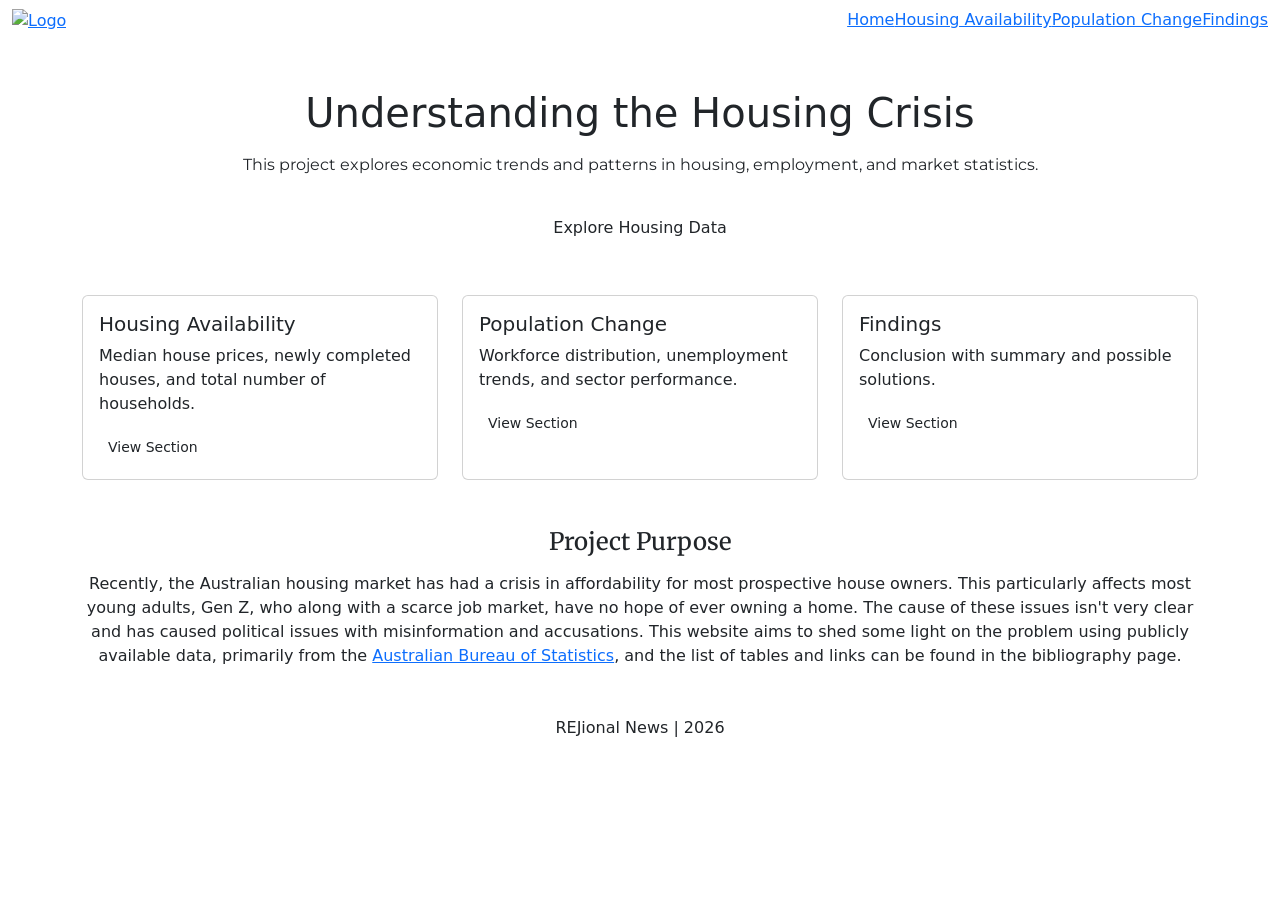
==== index.html @ fac9c156 "Update index.html" ====
<!doctype html>

<html lang="en">
  <head>
    <meta charset="utf-8">
    <meta name="viewport" content="width=device-width, initial-scale=1">
    <title>
      Data Insights | Home
    </title>

    <link href="https://cdn.jsdelivr.net/npm/bootstrap@5.3.8/dist/css/bootstrap.min.css" rel="stylesheet">
    <link href="https://fonts.googleapis.com/css2?family=Merriweather:wght@400;700&family=Montserrat:wght@400;600&display=swap" rel="stylesheet">
    <link rel="stylesheet" href="MyExtras.css">
  </head>

  <body>

    <nav class="navbar navbar-expand-lg navbar">
      <div class="container-fluid">
        <a class="navbar_s" href="index.html"> <img class="logo" src="./Contents/logo1.png" alt="Logo"> </a>

        <button class="navbar-toggler" type="button" data-bs-toggle="collapse" data-bs-target="#navMenu">
          <span class="navbar-toggler-icon"></span>
        </button>

        <div class="collapse navbar-collapse">
          <ul class="navbar-nav ms-auto">
            <li class="nav-item">
              <a class="navbar_s active" href="index.html">
                Home
              </a>
            </li>
            <li class="nav-item">
              <a class="navbar_s" href="housing.html">
                Housing Availability
              </a>
            </li>
            <li class="nav-item">
              <a class="navbar_s" href="population.html">
                Population Change
              </a>
            </li>
            <li class="nav-item">
              <a class="navbar_s" href="findings.html">
                Findings
              </a>
            </li>
          </ul>
        </div>
      </div>
    </nav>





    <div class="container mt-5">
      <div class="hero_box text-center">
        <h1>
          Understanding the Housing Crisis
        </h1>
        <p class="mt-3" style="font-family: montserrat, sans-serif">
            This project explores economic trends and patterns in housing, employment, and market statistics.
        </p>
        <a href="housing.html" class="btn button_s mt-3">
          Explore Housing Data
        </a>
      </div>
    </div>

    <div class="container mt-5">
      <div class="row g-4">

        <div class="col-md-4">
          <div class="card card_s h-100">
            <div class="card-body">
              <h5 class="card-title">
                Housing Availability
              </h5>
              <p class="card-text">
                Median house prices, newly completed houses, and total number of households.
              </p>
              <a href="housing.html" class="btn button_s btn-sm">
                View Section
              </a>
            </div>
          </div>
        </div>

        <div class="col-md-4">
          <div class="card card_s h-100">
            <div class="card-body">
              <h5 class="card-title">
                Population Change
              </h5>
              <p class="card-text">
                Workforce distribution, unemployment trends, and sector performance.
              </p>
              <a href="population.html" class="btn button_s btn-sm">
                View Section
              </a>
            </div>
          </div>
        </div>

        <div class="col-md-4">
          <div class="card card_s h-100">
            <div class="card-body">
              <h5 class="card-title">
                Findings
              </h5>
              <p class="card-text">
                Conclusion with summary and possible solutions.
              </p>
              <a href="findings.html" class="btn button_s btn-sm">
                View Section
              </a>
            </div>
          </div>
        </div>

      </div>
    </div>

    <div class="container mt-5">
      <div class="analysis_box text-center">
        <h4 style="font-family: 'Merriweather', serif;">
          Project Purpose
        </h4>
        <p class="mt-3">
          Recently, the Australian housing market has had a crisis in affordability for most prospective house owners. This particularly affects most young adults, Gen Z, who along with a scarce job market, have no hope of ever owning a home. The cause of these issues isn't very clear and has caused political issues with misinformation and accusations. This website aims to shed some light on the problem using publicly available data, primarily from the <a href="https://www.abs.gov.au/statistics/">Australian Bureau of Statistics</a>, and the list of tables and links can be found in the bibliography page.
        </p>
      </div>
    </div>

  <footer>
    <div class="text-center mt-5 footer">
      REJional News | 2026
    </div>
  </footer>

    <script src="https://cdn.jsdelivr.net/npm/bootstrap@5.3.8/dist/js/bootstrap.bundle.min.js"></script>
  </body>

</html>
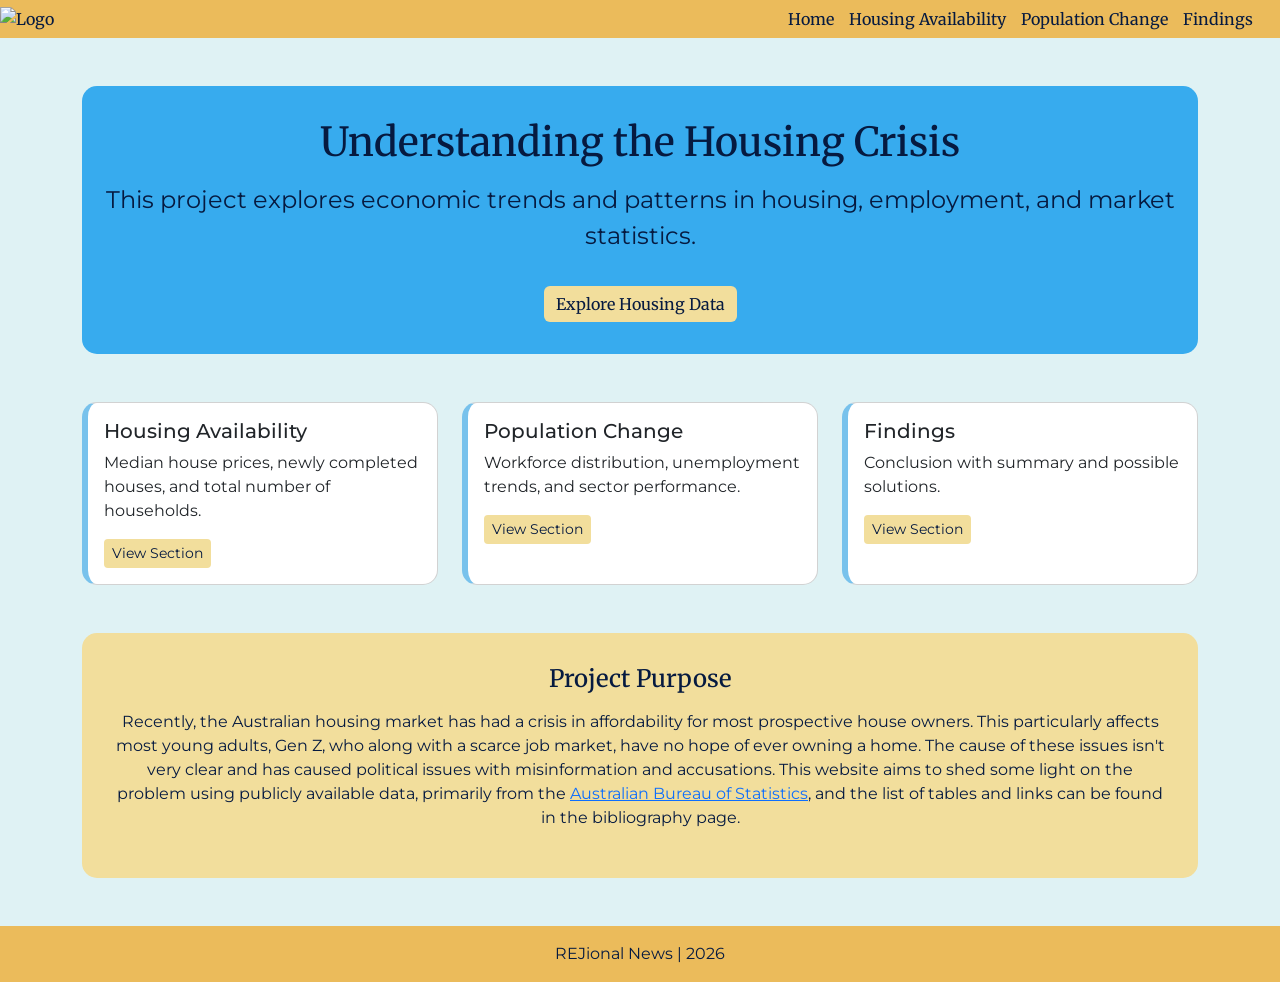
==== commit 0ce910e4: "Update index.html" ====
--- a/index.html
+++ b/index.html
@@ -59,7 +59,7 @@
         <h1>
           Understanding the Housing Crisis
         </h1>
-        <p class="mt-3" style="font-family: montserrat, sans-serif">
+        <p class="mt-3 fs-4" style="font-family: montserrat, sans-serif">
             This project explores economic trends and patterns in housing, employment, and market statistics.
         </p>
         <a href="housing.html" class="btn button_s mt-3">
@@ -146,3 +146,4 @@
 
 
 
+
--- a/MyExtras.css
+++ b/MyExtras.css
@@ -0,0 +1,107 @@
+:root {
+  --text: #061a40;
+  --background: #dff2f4;
+  --primary-but-dark: #37abee;
+  --primary: #78c2ec;
+  --secondary: #ebbb5b;
+  --accent: #f2de9c;
+}
+
+
+body {
+  background-color: var(--background);
+  color: var(--text);
+  font-family: 'Montserrat', sans-serif;
+}
+
+
+.footer {
+  background-color: var(--secondary);
+    padding-bottom: 1rem;
+    padding-top: 1rem;
+}
+
+
+.navbar {
+  background-color: var(--secondary);
+  height: 38px;
+  display: flex;
+  align-items: center;
+}
+
+
+.navbar_s {
+  color: var(--text);
+  font-family: 'Merriweather', serif;
+  text-decoration: none;
+  padding-right: 15px;
+  padding-bottom: 2px;
+}
+
+.navbar_s:hover {
+  background-color: var(--accent);
+  color: var(--text);
+}
+
+
+.hero_box {
+  border-radius: 15px;
+  background-color: var(--primary-but-dark);
+  color: var(--text);
+  padding-bottom: 2rem;
+  padding-top: 2rem;
+  font-family: 'Merriweather', serif;
+}
+
+
+.card_s {
+  background-color: #ffffff;
+  border-left: 6px solid var(--primary);
+  border-radius: 15px;
+}
+
+
+.button_s {
+  background-color: var(--accent);
+  color: var(--text);
+  border: none;
+  transition: transform 0.3s ease-out;
+  
+}
+
+.button_s:hover {
+  background-color: var(--secondary);
+  color: var(--text);
+  transform: translateY(-2.5px);
+}
+
+
+.analysis_box {
+  background-color: var(--accent);
+  border-radius: 15px;
+  padding: 2rem;
+}
+
+
+.graph_container {
+  background-color: #ffffff;
+  border: 4px solid var(--accent);
+  border-radius: 15px;
+}
+
+.graph-img {
+  display: block;
+  margin-left: auto;
+  margin-right: auto;
+}
+
+.logo{
+  height: 100%;
+  width: auto;
+  margin-left: -12px;
+}
+
+.subtitle {
+    margin-right: 5rem !important;
+    margin-left: 5rem !important;
+}
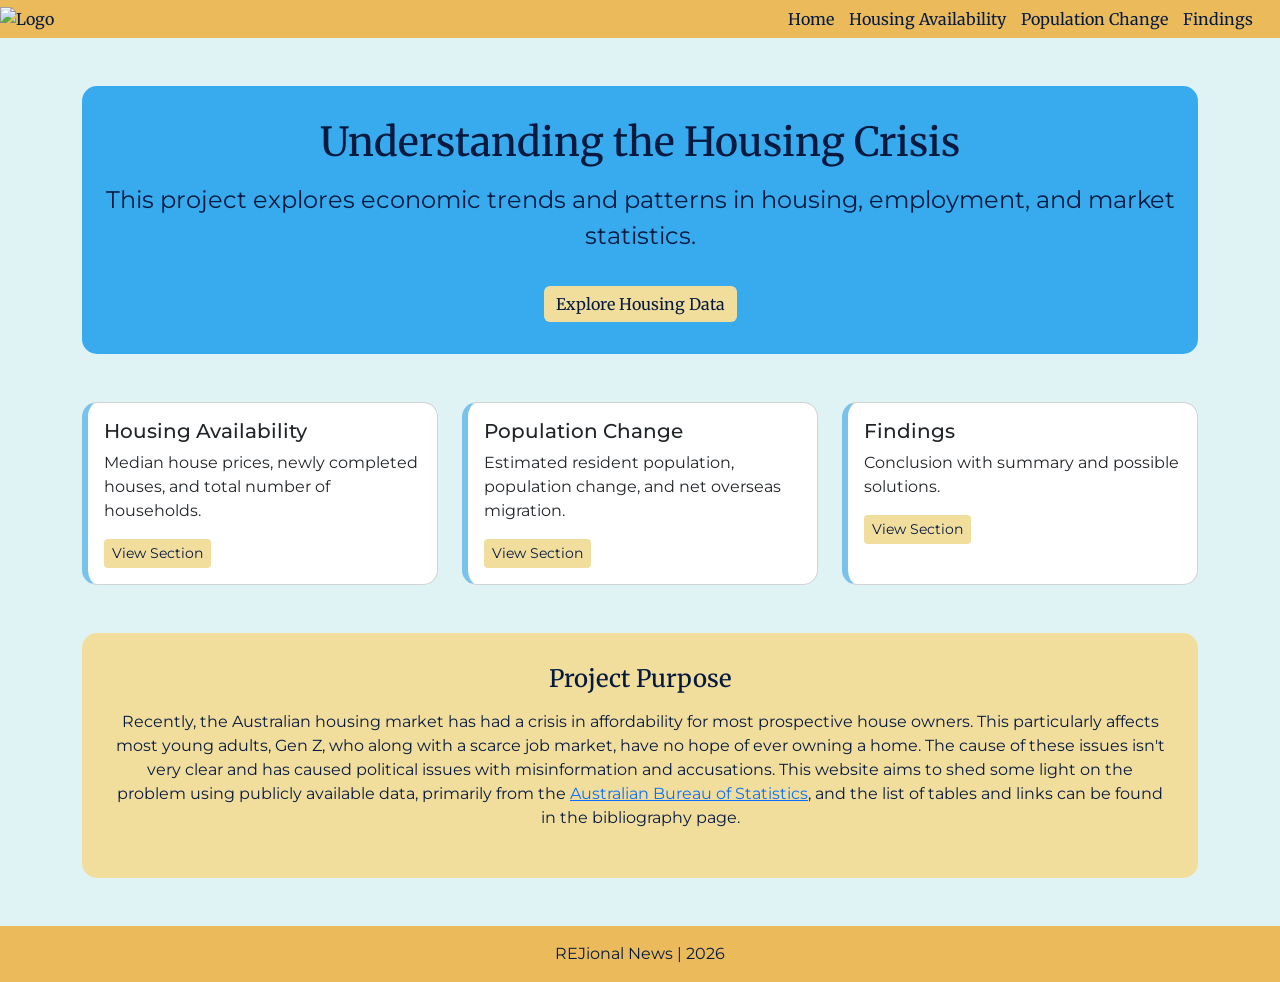
==== commit bc96a9d5: "Update index.html" ====
--- a/index.html
+++ b/index.html
@@ -11,6 +11,7 @@
     <link href="https://cdn.jsdelivr.net/npm/bootstrap@5.3.8/dist/css/bootstrap.min.css" rel="stylesheet">
     <link href="https://fonts.googleapis.com/css2?family=Merriweather:wght@400;700&family=Montserrat:wght@400;600&display=swap" rel="stylesheet">
     <link rel="stylesheet" href="MyExtras.css">
+    <link rel="icon" type="image/x-icon" href="./Contents/favicon1.png">
   </head>
 
   <body>
@@ -94,7 +95,7 @@
                 Population Change
               </h5>
               <p class="card-text">
-                Workforce distribution, unemployment trends, and sector performance.
+                Estimated resident population, population change, and net overseas migration.
               </p>
               <a href="population.html" class="btn button_s btn-sm">
                 View Section
@@ -147,3 +148,4 @@
 
 
 
+
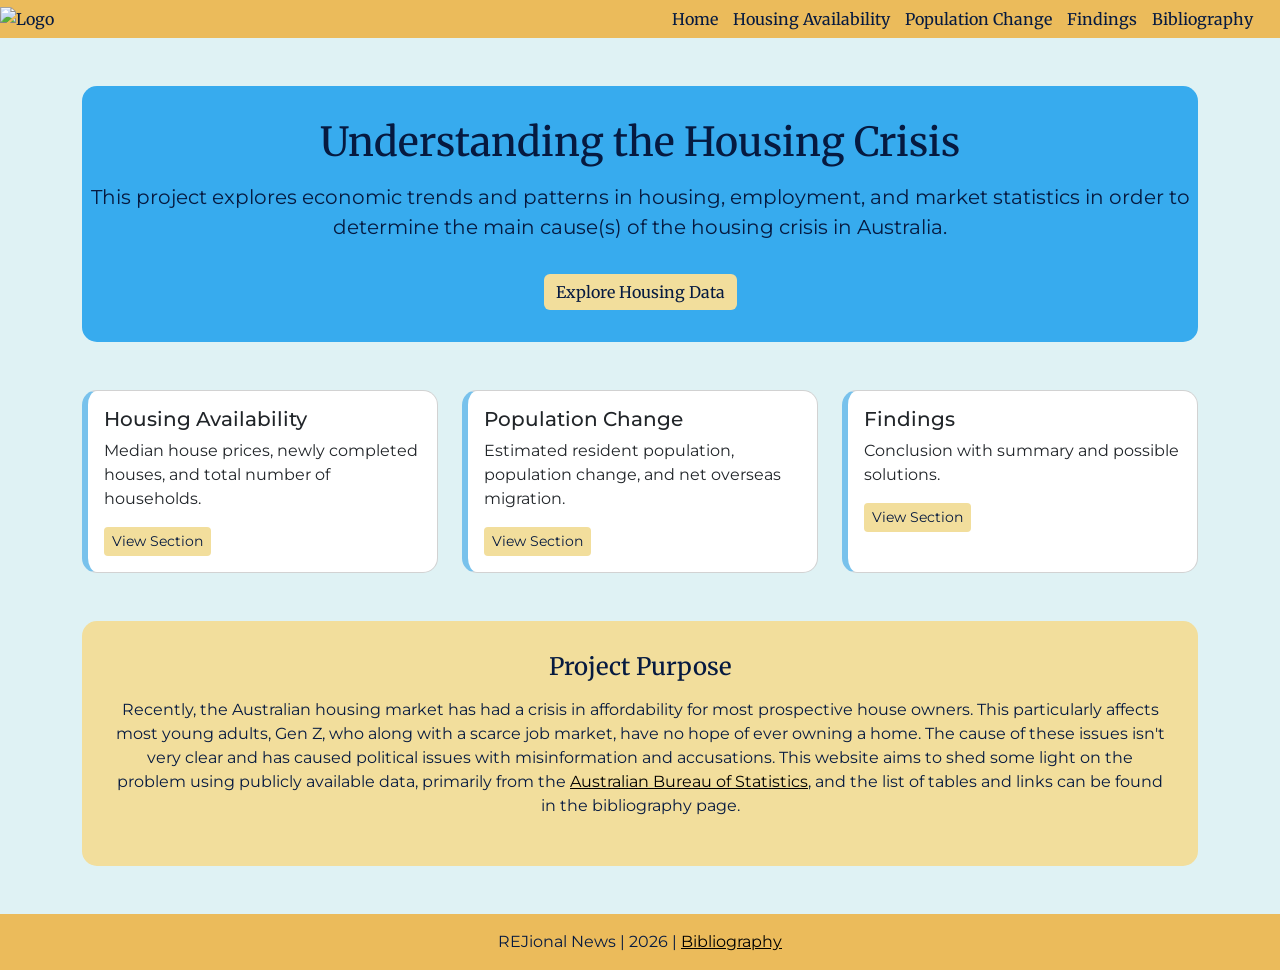
==== commit 915c9563: "Update index.html" ====
--- a/index.html
+++ b/index.html
@@ -46,6 +46,11 @@
                 Findings
               </a>
             </li>
+            <li class="nav-item">
+              <a class="navbar_s" href="bib.html">
+                Bibliography
+              </a>
+            </li>
           </ul>
         </div>
       </div>
@@ -60,8 +65,8 @@
         <h1>
           Understanding the Housing Crisis
         </h1>
-        <p class="mt-3 fs-4" style="font-family: montserrat, sans-serif">
-            This project explores economic trends and patterns in housing, employment, and market statistics.
+        <p class="mt-3 fs-5" style="font-family: montserrat, sans-serif">
+            This project explores economic trends and patterns in housing, employment, and market statistics in order to determine the main cause(s) of the housing crisis in Australia.
         </p>
         <a href="housing.html" class="btn button_s mt-3">
           Explore Housing Data
@@ -129,14 +134,14 @@
           Project Purpose
         </h4>
         <p class="mt-3">
-          Recently, the Australian housing market has had a crisis in affordability for most prospective house owners. This particularly affects most young adults, Gen Z, who along with a scarce job market, have no hope of ever owning a home. The cause of these issues isn't very clear and has caused political issues with misinformation and accusations. This website aims to shed some light on the problem using publicly available data, primarily from the <a href="https://www.abs.gov.au/statistics/">Australian Bureau of Statistics</a>, and the list of tables and links can be found in the bibliography page.
+          Recently, the Australian housing market has had a crisis in affordability for most prospective house owners. This particularly affects most young adults, Gen Z, who along with a scarce job market, have no hope of ever owning a home. The cause of these issues isn't very clear and has caused political issues with misinformation and accusations. This website aims to shed some light on the problem using publicly available data, primarily from the <a style="color:black" href="https://www.abs.gov.au/statistics/">Australian Bureau of Statistics</a>, and the list of tables and links can be found in the bibliography page.
         </p>
       </div>
     </div>
 
   <footer>
     <div class="text-center mt-5 footer">
-      REJional News | 2026
+      REJional News | 2026 | <a style="color:black" href="bib.html">Bibliography</a>
     </div>
   </footer>
 
@@ -149,3 +154,5 @@
 
 
 
+
+
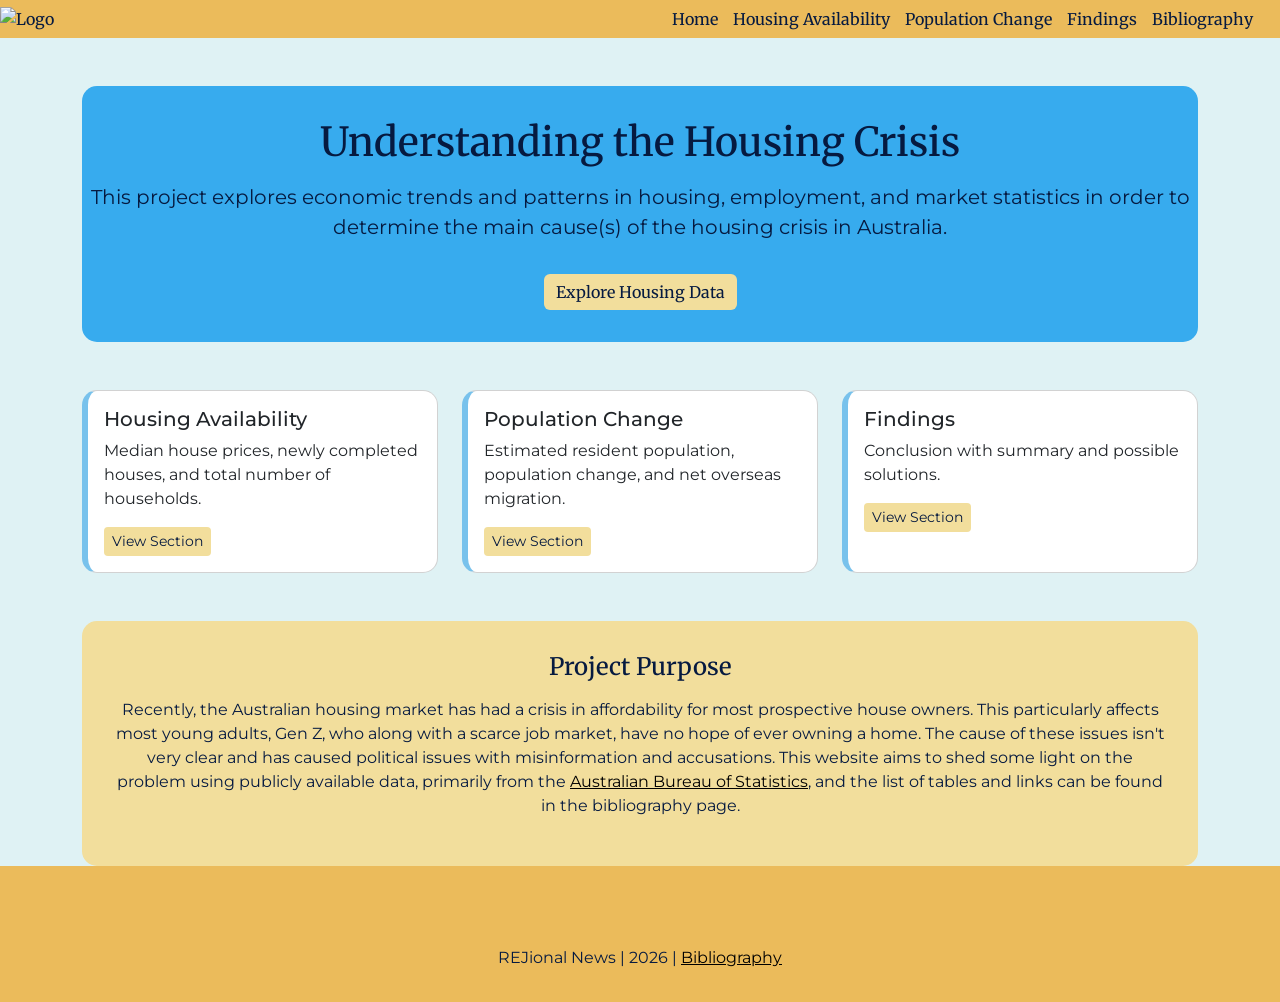
==== commit e6eb4d77: "Merge branch 'main' of https://github.com/rogerpham-sudo/rogerpham-sudo.github.io" ====
--- a/index.html
+++ b/index.html
@@ -139,7 +139,7 @@
       </div>
     </div>
 
-  <footer>
+  <footer class="footer">
     <div class="text-center mt-5 footer">
       REJional News | 2026 | <a style="color:black" href="bib.html">Bibliography</a>
     </div>
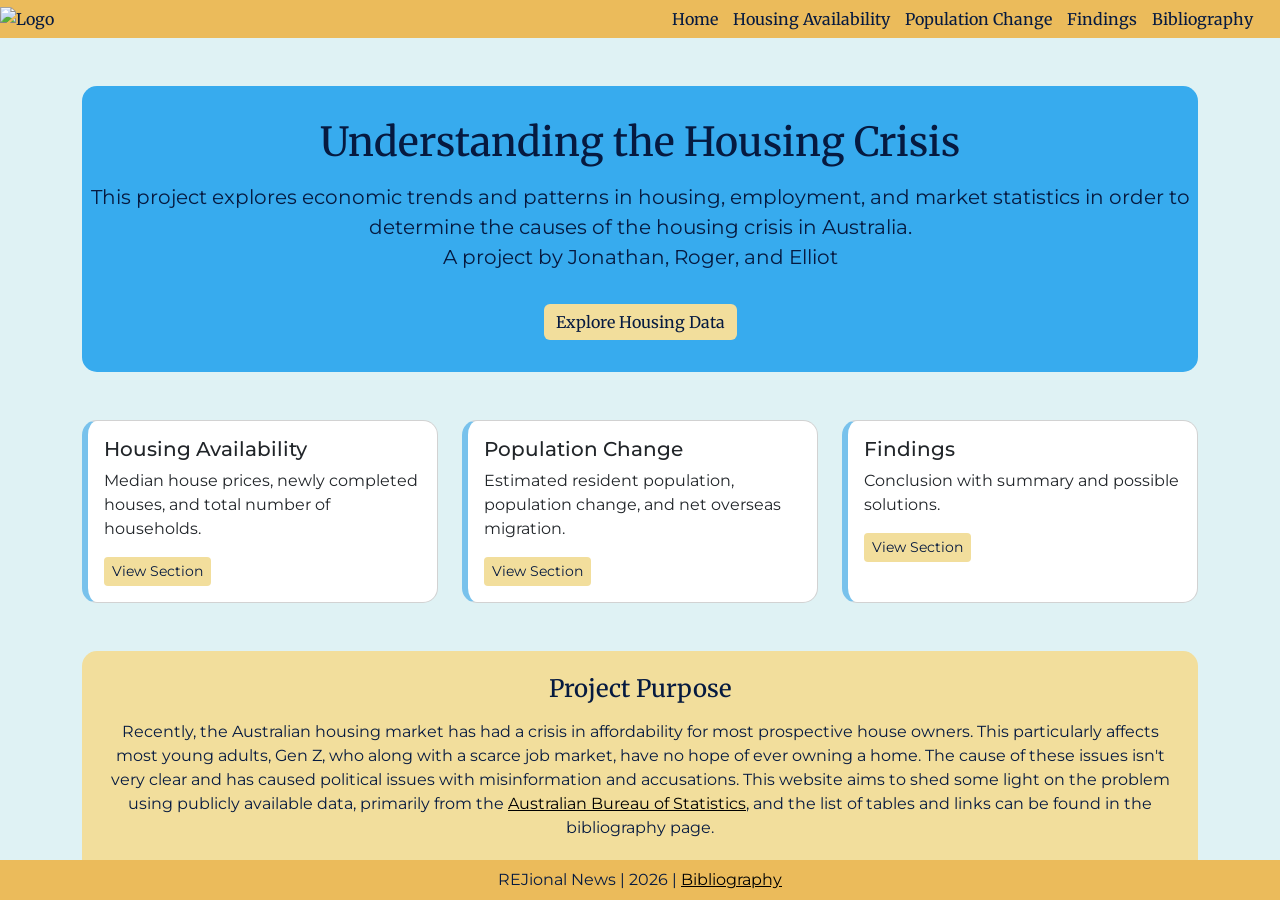
==== commit a90ea47c: "Home page contents" ====
--- a/index.html
+++ b/index.html
@@ -66,7 +66,9 @@
           Understanding the Housing Crisis
         </h1>
         <p class="mt-3 fs-5" style="font-family: montserrat, sans-serif">
-            This project explores economic trends and patterns in housing, employment, and market statistics in order to determine the main cause(s) of the housing crisis in Australia.
+            This project explores economic trends and patterns in housing, employment, and market statistics in order to determine the causes of the housing crisis in Australia.
+            <br>
+            A project by Jonathan, Roger, and Elliot
         </p>
         <a href="housing.html" class="btn button_s mt-3">
           Explore Housing Data
--- a/MyExtras.css
+++ b/MyExtras.css
@@ -38,10 +38,6 @@
   padding-bottom: 2px;
 }
 
-.navbar_s:hover {
-  background-color: var(--accent);
-  color: var(--text);
-}
 
 
 .hero_box {
@@ -79,7 +75,7 @@
 .analysis_box {
   background-color: var(--accent);
   border-radius: 15px;
-  padding: 2rem;
+  padding: 1.5rem;
 }
 
 
@@ -102,6 +98,15 @@
 }
 
 .subtitle {
-    margin-right: 5rem !important;
-    margin-left: 5rem !important;
+  margin-right: 5rem !important;
+  margin-left: 5rem !important;
 }
+
+.footer {
+  position: fixed;
+  width: 100vw;
+  bottom: 0px;
+  padding-top: 8px;
+  padding-bottom: 8px;
+
+}
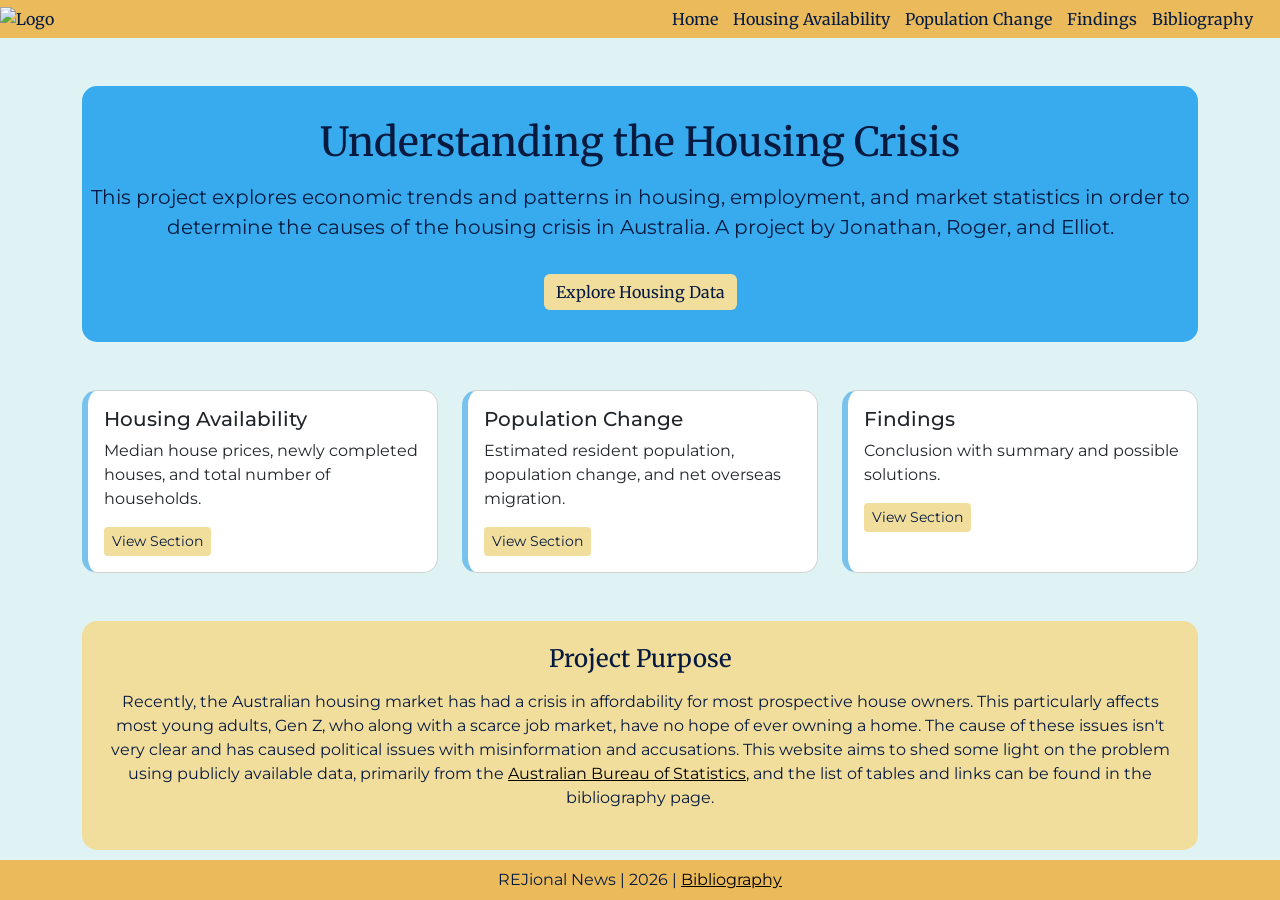
==== commit 0ab2e62f: "Home page contents" ====
--- a/index.html
+++ b/index.html
@@ -67,8 +67,8 @@
         </h1>
         <p class="mt-3 fs-5" style="font-family: montserrat, sans-serif">
             This project explores economic trends and patterns in housing, employment, and market statistics in order to determine the causes of the housing crisis in Australia.
-            <br>
-            A project by Jonathan, Roger, and Elliot
+            
+            A project by Jonathan, Roger, and Elliot.
         </p>
         <a href="housing.html" class="btn button_s mt-3">
           Explore Housing Data
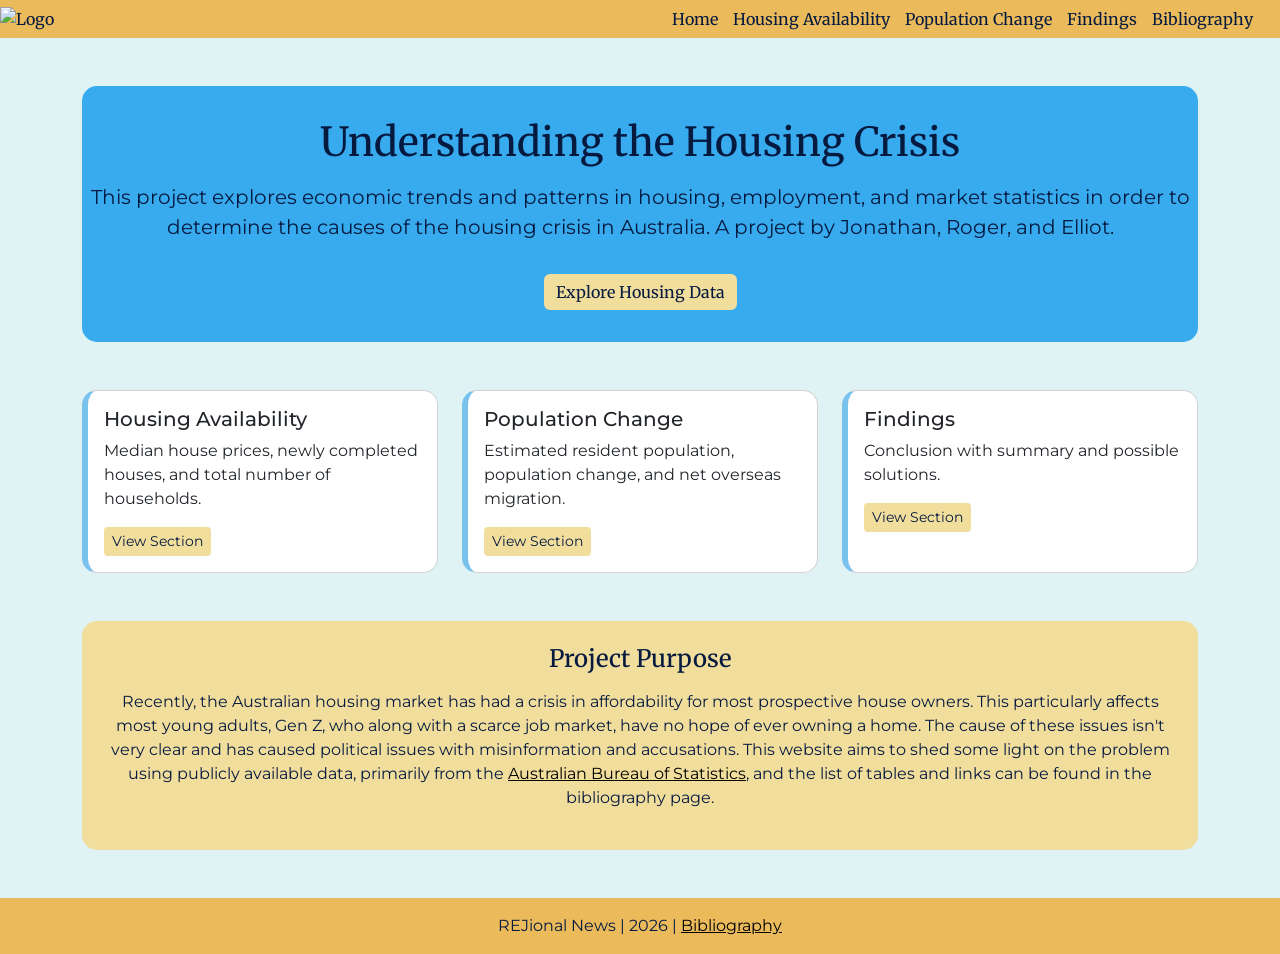
==== commit 8827cf8c: "Revert footer" ====
--- a/index.html
+++ b/index.html
@@ -65,7 +65,7 @@
         <h1>
           Understanding the Housing Crisis
         </h1>
-        <p class="mt-3 fs-5" style="font-family: montserrat, sans-serif">
+        <p class="mt-3 fs-5" style="font-family: montserrat, sans-serif" style="padding-left: 20px; padding-right: 20px;">
             This project explores economic trends and patterns in housing, employment, and market statistics in order to determine the causes of the housing crisis in Australia.
             
             A project by Jonathan, Roger, and Elliot.
@@ -141,7 +141,7 @@
       </div>
     </div>
 
-  <footer class="footer">
+  <footer>
     <div class="text-center mt-5 footer">
       REJional News | 2026 | <a style="color:black" href="bib.html">Bibliography</a>
     </div>
--- a/MyExtras.css
+++ b/MyExtras.css
@@ -101,12 +101,3 @@
   margin-right: 5rem !important;
   margin-left: 5rem !important;
 }
-
-.footer {
-  position: fixed;
-  width: 100vw;
-  bottom: 0px;
-  padding-top: 8px;
-  padding-bottom: 8px;
-
-}
